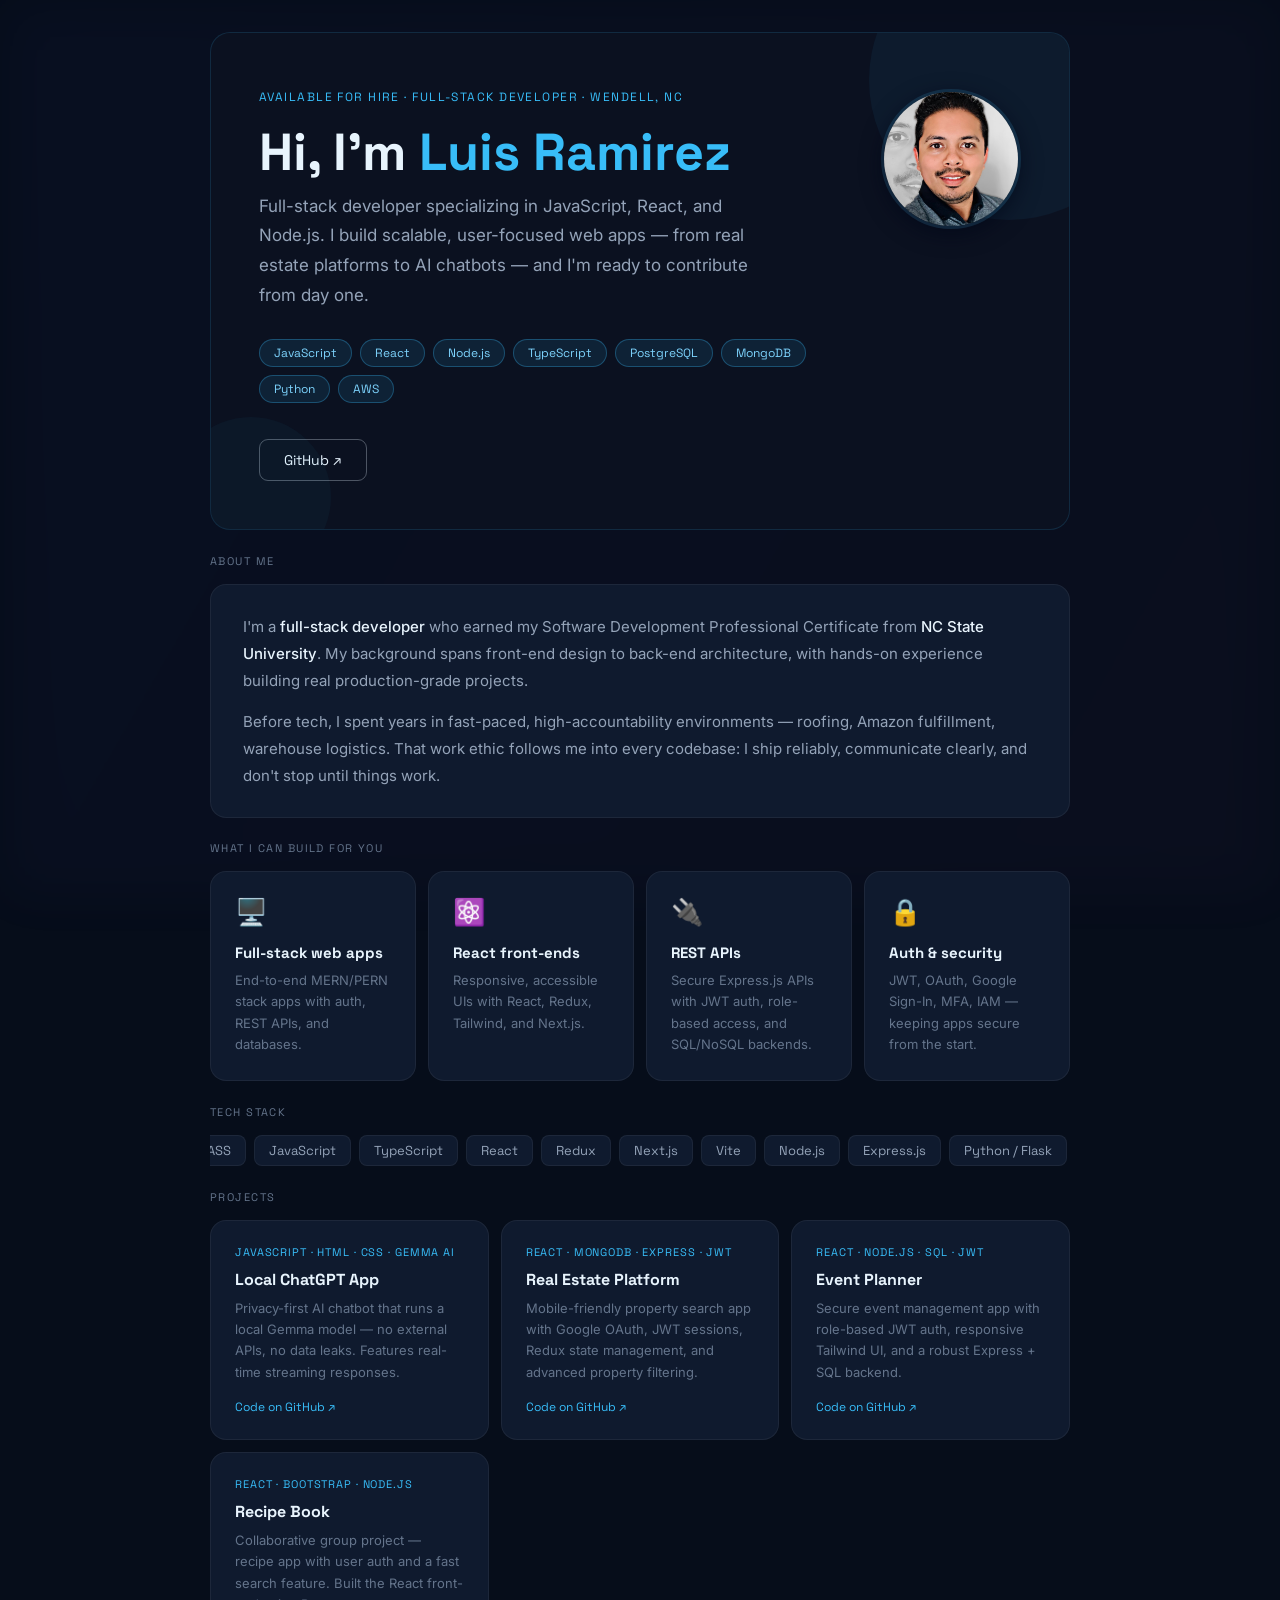
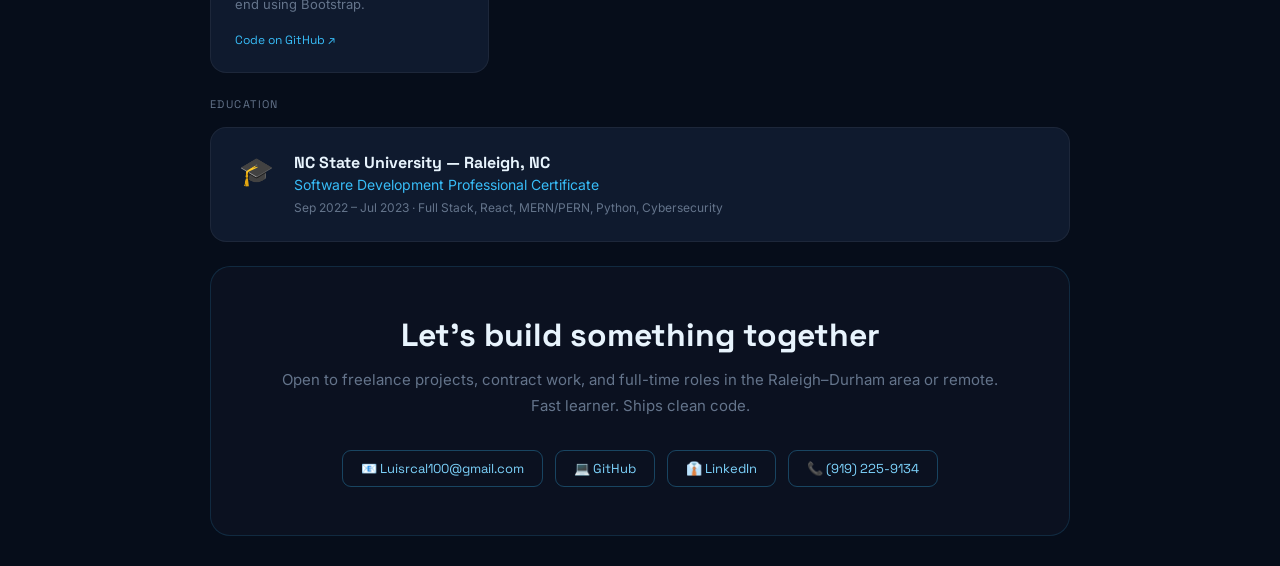
==== index.html @ c339d1f8 "move file to deploy issues" ====
<!doctype html>
<html lang="en">
  <head>
    <meta charset="UTF-8" />
    <meta name="viewport" content="width=device-width, initial-scale=1.0" />
    <title>Luis Ramirez — Full Stack Developer</title>
    <link rel="preconnect" href="https://fonts.googleapis.com" />
    <link rel="preconnect" href="https://fonts.gstatic.com" crossorigin />
    <link href="https://fonts.googleapis.com/css2?family=Space+Grotesk:wght@400;500;700&family=Inter:wght@400;500&display=swap" rel="stylesheet" />
    <link rel="stylesheet" href="style.css" />
  </head>
  <body>
    <div id="page-loader" aria-hidden="true">
      <div class="loader-inner"><div class="spinner" role="img" aria-label="Loading"></div></div>
    </div>
    
    <main class="page">
      <section class="hero">
        <img class="hero-avatar" src="IMG_E2539.JPG" alt="Luis Ramirez" />
        <div class="hero-content">
          <p class="hero-tag">Available for hire &middot; Full-Stack Developer &middot; Wendell, NC</p>
          <h1 class="hero-name">Hi, I'm <span>Luis Ramirez</span></h1>
          <p class="hero-sub">Full-stack developer specializing in JavaScript, React, and Node.js. I build scalable, user-focused web apps — from real estate platforms to AI chatbots — and I'm ready to contribute from day one.</p>
          <div class="badges">
            <span class="badge">JavaScript</span><span class="badge">React</span><span class="badge">Node.js</span><span class="badge">TypeScript</span>
            <span class="badge">PostgreSQL</span><span class="badge">MongoDB</span><span class="badge">Python</span><span class="badge">AWS</span>
          </div>
          <div class="cta-row">
            <a class="btn-outline" href="https://github.com/Luisrc91" target="_blank" rel="noopener">GitHub ↗</a>
          </div>
        </div>
      </section>

      <section class="section reveal">
        <p class="section-label">About me</p>
        <div class="about-card">
          <p>I'm a <strong>full-stack developer</strong> who earned my Software Development Professional Certificate from <strong>NC State University</strong>. My background spans front-end design to back-end architecture, with hands-on experience building real production-grade projects.</p>
          <p>Before tech, I spent years in fast-paced, high-accountability environments — roofing, Amazon fulfillment, warehouse logistics. That work ethic follows me into every codebase: I ship reliably, communicate clearly, and don't stop until things work.</p>
        </div>
      </section>

      <section class="section reveal">
        <p class="section-label">What I can build for you</p>
        <div class="services-grid">
          <div class="srv-card">
            <div class="srv-icon">🖥️</div>
            <p class="srv-title">Full-stack web apps</p>
            <p class="srv-desc">End-to-end MERN/PERN stack apps with auth, REST APIs, and databases.</p>
          </div>
          <div class="srv-card">
            <div class="srv-icon">⚛️</div>
            <p class="srv-title">React front-ends</p>
            <p class="srv-desc">Responsive, accessible UIs with React, Redux, Tailwind, and Next.js.</p>
          </div>
          <div class="srv-card">
            <div class="srv-icon">🔌</div>
            <p class="srv-title">REST APIs</p>
            <p class="srv-desc">Secure Express.js APIs with JWT auth, role-based access, and SQL/NoSQL backends.</p>
          </div>
          <div class="srv-card">
            <div class="srv-icon">🔒</div>
            <p class="srv-title">Auth & security</p>
            <p class="srv-desc">JWT, OAuth, Google Sign-In, MFA, IAM — keeping apps secure from the start.</p>
          </div>
        </div>
      </section>

      <section class="section reveal">
        <p class="section-label">Tech stack</p>
        <div class="skills-row">
          <div class="skills-track">
            <span class="skill-chip">HTML / CSS / SASS</span><span class="skill-chip">JavaScript</span><span class="skill-chip">TypeScript</span>
            <span class="skill-chip">React</span><span class="skill-chip">Redux</span><span class="skill-chip">Next.js</span><span class="skill-chip">Vite</span>
            <span class="skill-chip">Node.js</span><span class="skill-chip">Express.js</span><span class="skill-chip">Python / Flask</span>
            <span class="skill-chip">Java / Spring Boot</span><span class="skill-chip">PostgreSQL</span><span class="skill-chip">MongoDB</span>
            <span class="skill-chip">Sequelize</span><span class="skill-chip">SQLite</span><span class="skill-chip">Tailwind CSS</span>
            <span class="skill-chip">Bootstrap</span><span class="skill-chip">AWS</span><span class="skill-chip">Git / GitHub</span><span class="skill-chip">Agile / Scrum</span>
          </div>
        </div>
      </section>

      <section class="section reveal">
        <p class="section-label">Projects</p>
        <div class="projects-grid">
          <div class="proj-card">
            <p class="proj-lang">JavaScript · HTML · CSS · Gemma AI</p>
            <h3 class="proj-title">Local ChatGPT App</h3>
            <p class="proj-desc">Privacy-first AI chatbot that runs a local Gemma model — no external APIs, no data leaks. Features real-time streaming responses.</p>
            <a class="proj-link" href="https://github.com/Luisrc91/chatgptlocally" target="_blank" rel="noopener">Code on GitHub ↗</a>
          </div>
          <div class="proj-card">
            <p class="proj-lang">React · MongoDB · Express · JWT</p>
            <h3 class="proj-title">Real Estate Platform</h3>
            <p class="proj-desc">Mobile-friendly property search app with Google OAuth, JWT sessions, Redux state management, and advanced property filtering.</p>
            <a class="proj-link" href="https://github.com/Luisrc91/realestatee" target="_blank" rel="noopener">Code on GitHub ↗</a>
          </div>
          <div class="proj-card">
            <p class="proj-lang">React · Node.js · SQL · JWT</p>
            <h3 class="proj-title">Event Planner</h3>
            <p class="proj-desc">Secure event management app with role-based JWT auth, responsive Tailwind UI, and a robust Express + SQL backend.</p>
            <a class="proj-link" href="https://github.com/Luisrc91/eventplanner" target="_blank" rel="noopener">Code on GitHub ↗</a>
          </div>
          <div class="proj-card">
            <p class="proj-lang">React · Bootstrap · Node.js</p>
            <h3 class="proj-title">Recipe Book</h3>
            <p class="proj-desc">Collaborative group project — recipe app with user auth and a fast search feature. Built the React front-end using Bootstrap.</p>
            <a class="proj-link" href="https://github.com/Luisrc91/ABCL-Recipe-Book" target="_blank" rel="noopener">Code on GitHub ↗</a>
          </div>
        </div>
      </section>

      <section class="section reveal">
        <p class="section-label">Education</p>
        <div class="edu-card">
          <div class="edu-icon">🎓</div>
          <div>
            <p class="edu-school">NC State University — Raleigh, NC</p>
            <p class="edu-cert">Software Development Professional Certificate</p>
            <p class="edu-date">Sep 2022 – Jul 2023 &middot; Full Stack, React, MERN/PERN, Python, Cybersecurity</p>
          </div>
        </div>
      </section>

      <section class="cta-section reveal">
        <h2>Let's build something together</h2>
        <p>Open to freelance projects, contract work, and full-time roles in the Raleigh–Durham area or remote.<br />Fast learner. Ships clean code.</p>
        <div class="contact-row">
          <a class="contact-link" href="mailto:Luisrcal100@gmail.com">📧 Luisrcal100@gmail.com</a>
          <a class="contact-link" href="https://github.com/Luisrc91" target="_blank" rel="noopener">💻 GitHub</a>
          <a class="contact-link" href="https://www.linkedin.com/in/luisramirez0618/" target="_blank" rel="noopener">👔 LinkedIn</a>
          <a class="contact-link" href="tel:9192259134">📞 (919) 225-9134</a>
        </div>
      </section>
    </main>

    <script src="animations.js" defer></script>
  </body>
</html>
---- style.css ----
/* ── RESET & BASE ── */
*, *::before, *::after {
  box-sizing: border-box;
  margin: 0;
  padding: 0;
}

body {
  font-family: 'Inter', sans-serif;
  background: #060d1a;
  color: #e8f4fd;
  min-height: 100vh;
  padding: 2rem 1rem;
  position: relative;
}

body::before {
  content: '';
  position: fixed;
  inset: 0;
  z-index: 0;
  pointer-events: none;
  background: linear-gradient(120deg, rgba(99,102,241,0.18), rgba(236,72,153,0.14), rgba(16,185,129,0.10), rgba(14,165,233,0.08));
  background-size: 400% 400%;
  opacity: 0.18;
  filter: blur(28px);
  transform: translateZ(0);
  animation: gradientShift 40s ease infinite;
}

.page {
  max-width: 860px;
  margin: 0 auto;
  display: flex;
  flex-direction: column;
  gap: 1.5rem;
  position: relative;
  z-index: 1;
}

/* ── HERO ── */
.hero {
  background: #0b1120;
  border-radius: 20px;
  padding: 3.5rem 3rem 3rem;
  position: relative;
  overflow: hidden;
  border: 0.5px solid rgba(56, 189, 248, 0.15);
  display: flex;
  align-items: flex-start;
  gap: 1.5rem;
}

.hero::before, .hero::after {
  content: '';
  position: absolute;
  border-radius: 50%;
  transition: transform 450ms linear;
}

.hero::before {
  top: -80px;
  right: -80px;
  width: 280px;
  height: 280px;
  background: rgba(56, 189, 248, 0.06);
  transform: translateY(var(--hero-before-ty, 0));
}

.hero::after {
  bottom: -40px;
  left: -40px;
  width: 160px;
  height: 160px;
  background: rgba(56, 189, 248, 0.04);
  transform: translateY(var(--hero-after-ty, 0));
  transition-duration: 600ms;
}

.hero-avatar {
  position: relative;
  width: 140px;
  height: 140px;
  object-fit: cover;
  border-radius: 50%;
  border: 3px solid rgba(56,189,248,0.12);
  box-shadow: 0 6px 20px rgba(2,6,23,0.6);
  z-index: 5;
  order: 2;
  margin-left: auto;
  animation: floatY 6s ease-in-out infinite;
}

.hero-content {
  flex: 1 1 auto;
}

.hero-content > * {
  opacity: 0;
  animation: fadeUp 600ms cubic-bezier(.2,.9,.2,1) forwards;
}
.hero-content > *:nth-child(1) { animation-delay: 0s; }
.hero-content > *:nth-child(2) { animation-delay: 0.06s; }
.hero-content > *:nth-child(3) { animation-delay: 0.12s; }
.hero-content > *:nth-child(4) { animation-delay: 0.18s; }
.hero-content > *:nth-child(5) { animation-delay: 0.24s; }

.hero-tag {
  font-family: 'Space Grotesk', sans-serif;
  font-size: 12px;
  letter-spacing: 0.12em;
  text-transform: uppercase;
  color: #38bdf8;
  margin-bottom: 1.25rem;
}

.hero-name {
  font-family: 'Space Grotesk', sans-serif;
  font-size: 52px;
  font-weight: 700;
  line-height: 1.05;
  margin-bottom: 0.75rem;
}

.hero-name span { color: #38bdf8; }

.hero-sub {
  font-size: 17px;
  color: #94a3b8;
  line-height: 1.75;
  max-width: 520px;
  margin-bottom: 1.75rem;
}

/* ── BADGES & CHIPS ── */
.badges {
  display: flex;
  flex-wrap: wrap;
  gap: 8px;
  margin-bottom: 2.25rem;
}

.badge, .skill-chip {
  font-family: 'Space Grotesk', sans-serif;
  font-size: 12px;
  border-radius: 20px;
  transition: transform 160ms ease, background 160ms ease, border-color 160ms ease, box-shadow 220ms ease;
}

.badge {
  background: rgba(56, 189, 248, 0.1);
  border: 0.5px solid rgba(56, 189, 248, 0.3);
  color: #7dd3fc;
  padding: 5px 14px;
}

.badge:hover, .skill-chip:hover {
  transform: translateY(-4px);
}

/* ── BUTTONS ── */
.cta-row {
  display: flex;
  gap: 12px;
  flex-wrap: wrap;
}

.btn-outline {
  background: transparent;
  color: #e8f4fd;
  font-size: 14px;
  padding: 11px 24px;
  border-radius: 9px;
  border: 0.5px solid rgba(232, 244, 253, 0.3);
  cursor: pointer;
  font-family: 'Space Grotesk', sans-serif;
  text-decoration: none;
  display: inline-block;
  transition: border-color 0.2s, color 0.2s;
}

.btn-outline:hover {
  border-color: #38bdf8;
  color: #38bdf8;
}

/* ── SECTIONS & CARDS ── */
.section {
  display: flex;
  flex-direction: column;
  gap: 1rem;
}

.section-label {
  font-size: 11px;
  letter-spacing: 0.13em;
  text-transform: uppercase;
  color: #64748b;
  font-family: 'Space Grotesk', sans-serif;
}

.about-card, .srv-card, .proj-card, .edu-card {
  background: #0f1a2e;
  border-radius: 16px;
  border: 0.5px solid rgba(255, 255, 255, 0.06);
}

.about-card { padding: 1.75rem 2rem; }

.about-card p {
  font-size: 15px;
  line-height: 1.8;
  color: #94a3b8;
  margin-bottom: 0.85rem;
}

.about-card p:last-child { margin-bottom: 0; }
.about-card strong { color: #e8f4fd; font-weight: 500; }

/* ── SERVICES GRID ── */
.services-grid {
  display: grid;
  grid-template-columns: repeat(auto-fit, minmax(180px, 1fr));
  gap: 12px;
}

.srv-card {
  padding: 1.5rem;
  transition: border-color 0.2s;
}

.srv-card:hover { border-color: rgba(56, 189, 248, 0.3); }
.srv-icon { font-size: 26px; margin-bottom: 1rem; }
.srv-title {
  font-family: 'Space Grotesk', sans-serif;
  font-size: 15px;
  font-weight: 700;
  color: #e8f4fd;
  margin-bottom: 0.5rem;
}
.srv-desc { font-size: 13px; color: #64748b; line-height: 1.65; }

/* ── SKILLS MARQUEE ── */
.skills-row {
  display: flex;
  align-items: center;
  gap: 8px;
  overflow: hidden;
}

.skills-track {
  display: flex;
  gap: 8px;
  align-items: center;
  white-space: nowrap;
  flex: none;
}

.skill-chip {
  --chip-glow: 56,189,248;
  background: #0f1a2e;
  border-radius: 8px;
  font-size: 13px;
  padding: 6px 14px;
  color: #94a3b8;
  border: 1px solid rgba(255,255,255,0.06);
}

.skill-chip:hover {
  color: #38bdf8;
  border-color: rgba(var(--chip-glow), 0.42);
  box-shadow: 0 14px 40px rgba(var(--chip-glow), 0.12);
}

.skills-track .skill-chip:nth-child(6n+1) { --chip-glow: 56,189,248; }
.skills-track .skill-chip:nth-child(6n+2) { --chip-glow: 168,85,247; }
.skills-track .skill-chip:nth-child(6n+3) { --chip-glow: 34,197,94; }
.skills-track .skill-chip:nth-child(6n+4) { --chip-glow: 249,115,22; }
.skills-track .skill-chip:nth-child(6n+5) { --chip-glow: 236,72,153; }
.skills-track .skill-chip:nth-child(6n+6) { --chip-glow: 250,204,21; }

@media (min-width: 700px) {
  .skills-track .skill-chip { animation: chipPulse 4200ms ease-in-out infinite; }
}

/* ── PROJECTS ── */
.projects-grid {
  display: grid;
  grid-template-columns: repeat(auto-fit, minmax(220px, 1fr));
  gap: 12px;
}

.proj-card {
  padding: 1.5rem;
  display: flex;
  flex-direction: column;
  transition: transform 200ms ease, border-color 200ms ease, box-shadow 200ms ease;
}

.proj-card:hover {
  border-color: rgba(56, 189, 248, 0.3);
  transform: translateY(-8px) scale(1.01);
  box-shadow: 0 12px 30px rgba(2,6,23,0.6);
}

.proj-lang {
  font-size: 11px;
  color: #38bdf8;
  font-family: 'Space Grotesk', sans-serif;
  letter-spacing: 0.08em;
  text-transform: uppercase;
  margin-bottom: 0.6rem;
}

.proj-title {
  font-family: 'Space Grotesk', sans-serif;
  font-size: 16px;
  font-weight: 700;
  margin-bottom: 0.5rem;
}

.proj-desc {
  font-size: 13px;
  color: #64748b;
  line-height: 1.65;
  flex: 1;
  margin-bottom: 1rem;
}

.proj-link {
  font-size: 12px;
  color: #38bdf8;
  text-decoration: none;
  display: inline-flex;
  align-items: center;
  gap: 5px;
  font-family: 'Space Grotesk', sans-serif;
}

.proj-link:hover { color: #7dd3fc; }

/* ── EDUCATION ── */
.edu-card {
  padding: 1.5rem 1.75rem;
  display: flex;
  align-items: flex-start;
  gap: 1.25rem;
}

.edu-icon { font-size: 28px; flex-shrink: 0; margin-top: 2px; }
.edu-school { font-family: 'Space Grotesk', sans-serif; font-size: 16px; font-weight: 700; margin-bottom: 3px; }
.edu-cert { font-size: 14px; color: #38bdf8; margin-bottom: 5px; }
.edu-date { font-size: 12px; color: #64748b; line-height: 1.6; }

/* ── CONTACT CTA ── */
.cta-section {
  background: #0b1120;
  border-radius: 20px;
  padding: 3rem 2.5rem;
  text-align: center;
  border: 0.5px solid rgba(56, 189, 248, 0.15);
}

.cta-section h2 {
  font-family: 'Space Grotesk', sans-serif;
  font-size: 32px;
  font-weight: 700;
  margin-bottom: 0.75rem;
}

.cta-section p {
  color: #64748b;
  font-size: 15px;
  line-height: 1.7;
  margin-bottom: 2rem;
}

.contact-row {
  display: flex;
  justify-content: center;
  gap: 12px;
  flex-wrap: wrap;
}

.contact-link {
  display: inline-flex;
  align-items: center;
  gap: 7px;
  font-size: 13px;
  color: #7dd3fc;
  border: 0.5px solid rgba(56, 189, 248, 0.3);
  border-radius: 9px;
  padding: 9px 18px;
  text-decoration: none;
  font-family: 'Space Grotesk', sans-serif;
  transition: background 0.2s, border-color 0.2s;
}

.contact-link:hover {
  background: rgba(56, 189, 248, 0.08);
  border-color: #38bdf8;
}

/* ── PAGE LOADER & REVEAL ── */
#page-loader {
  position: fixed;
  inset: 0;
  display: flex;
  align-items: center;
  justify-content: center;
  background: #060d1a;
  z-index: 9999;
  transition: opacity 320ms ease;
}

#page-loader.page-loading-hidden {
  opacity: 0;
  pointer-events: none;
}

.spinner {
  width: 56px;
  height: 56px;
  border-radius: 50%;
  border: 6px solid rgba(232,244,253,0.08);
  border-top-color: #38bdf8;
  animation: spin 900ms linear infinite;
}

.reveal {
  opacity: 0;
  transform: translateY(12px);
  transition: opacity 600ms cubic-bezier(.2,.9,.2,1), transform 600ms cubic-bezier(.2,.9,.2,1);
  will-change: opacity, transform;
}
.reveal.active {
  opacity: 1;
  transform: none;
}

/* ── KEYFRAMES ── */
@keyframes spin { to { transform: rotate(360deg); } }
@keyframes fadeUp { from { opacity: 0; transform: translateY(10px); } to { opacity: 1; transform: translateY(0); } }
@keyframes floatY { 0%, 100% { transform: translateY(0); } 50% { transform: translateY(-6px); } }
@keyframes gradientShift { 0%, 100% { background-position: 0% 50%; } 50% { background-position: 100% 50%; } }
@keyframes chipPulse { 0%, 100% { box-shadow: 0 6px 18px rgba(var(--chip-glow), 0.04); transform: translateY(0); } 50% { box-shadow: 0 12px 30px rgba(var(--chip-glow), 0.12); transform: translateY(-3px); } }

/* ── RESPONSIVE RESPONSIVENESS ── */
@media (max-width: 900px) { .hero-avatar { width: 110px; height: 110px; } }
@media (max-width: 700px) { .hero-avatar { width: 88px; height: 88px; } }

@media (max-width: 600px) {
  body { padding: 1.25rem 0.75rem; }
  .page { max-width: 100%; padding: 0 0.5rem; }
  .hero { padding: 2.5rem 1.75rem 2rem; padding-right: 96px; }
  .hero-name { font-size: 36px; }
  .hero-sub { font-size: 15px; max-width: none; margin-bottom: 1.25rem; }
  .hero-avatar { width: 72px; height: 72px; }
  .cta-row { flex-direction: column; align-items: stretch; }
  .cta-row .btn-outline { width: 100%; padding: 10px 14px; border-radius: 10px; }
  .services-grid { grid-template-columns: 1fr 1fr; }
  .projects-grid { grid-template-columns: 1fr; }
  .cta-section { padding: 1.75rem 1rem; }
  .cta-section h2 { font-size: 22px; }
}

@media (max-width: 420px) {
  .hero { flex-direction: column; gap: 0.75rem; padding-right: 1.25rem; }
  .hero-avatar { width: 48px; height: 48px; margin-left: 0; align-self: flex-end; }
  .services-grid { grid-template-columns: 1fr; }
}

/* REDUCED MOTION */
@media (prefers-reduced-motion: reduce) {
  .hero-content > *, .hero-avatar, .proj-card, .badge, .skill-chip, .reveal, body::before { animation: none !important; transition: none !important; }
  .reveal { opacity: 1 !important; transform: none !important; }
  .spinner { animation: none !important; }
  body::before { filter: none; opacity: 0.045; }
}
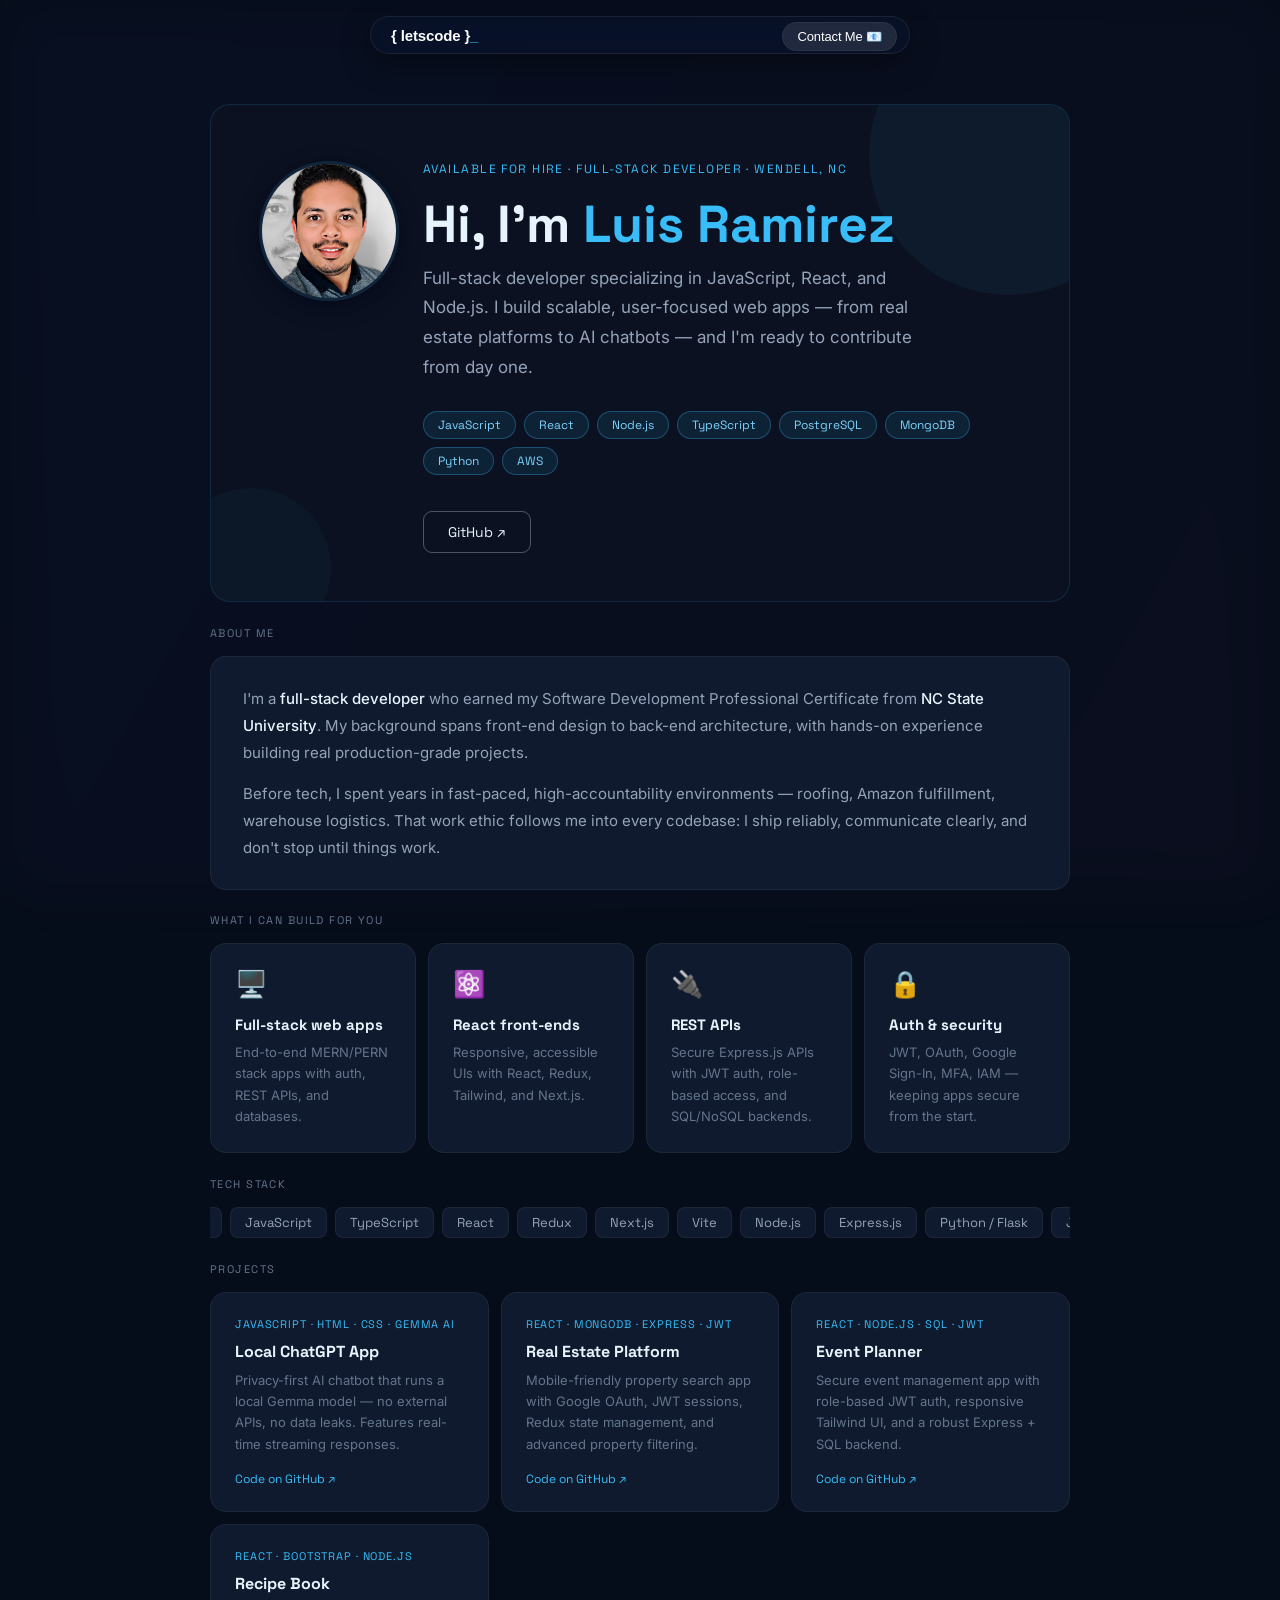
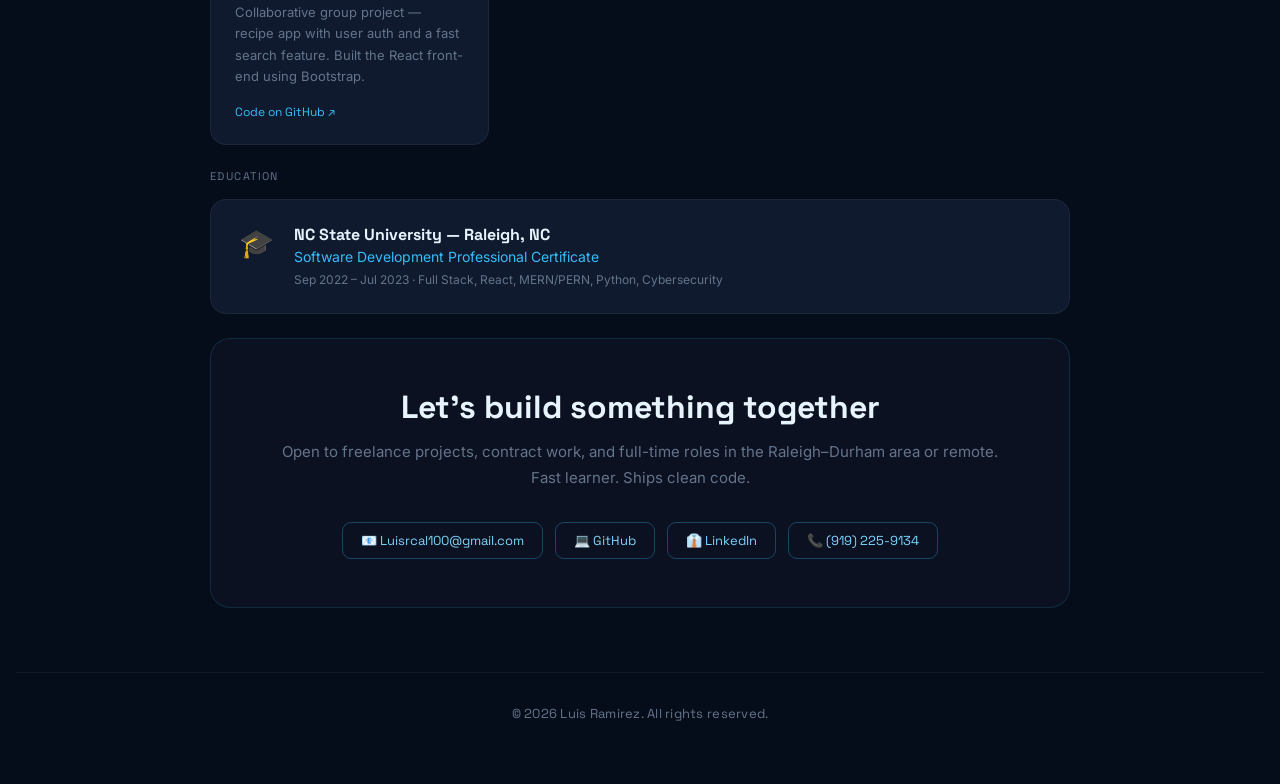
==== commit ca665e52: "style whole page added nav and footer" ====
--- a/index.html
+++ b/index.html
@@ -6,133 +6,301 @@
     <title>Luis Ramirez — Full Stack Developer</title>
     <link rel="preconnect" href="https://fonts.googleapis.com" />
     <link rel="preconnect" href="https://fonts.gstatic.com" crossorigin />
-    <link href="https://fonts.googleapis.com/css2?family=Space+Grotesk:wght@400;500;700&family=Inter:wght@400;500&display=swap" rel="stylesheet" />
+    <link
+      href="https://fonts.googleapis.com/css2?family=Space+Grotesk:wght@400;500;700&family=Inter:wght@400;500&display=swap"
+      rel="stylesheet"
+    />
     <link rel="stylesheet" href="style.css" />
   </head>
   <body>
+    <header class="floating-header">
+      <div class="header-inner">
+        <a href="#" class="header-logo" style="text-transform: lowercase"
+          >{ letsCode }<span
+            style="color: #38bdf8; animation: blink 1s step-end infinite"
+            >_</span
+          ></a
+        >
+        <style>
+          @keyframes blink {
+            50% {
+              opacity: 0;
+            }
+          }
+        </style>
+        <nav class="header-nav">
+          <a href="#contact" class="header-btn">Contact Me 📧</a>
+        </nav>
+      </div>
+    </header>
+
+    <!-- PAGE LOADER -->
     <div id="page-loader" aria-hidden="true">
-      <div class="loader-inner"><div class="spinner" role="img" aria-label="Loading"></div></div>
+      <div class="loader-inner">
+        <div class="spinner" role="img" aria-label="Loading"></div>
+      </div>
     </div>
-    
+
     <main class="page">
+      <!-- HERO -->
       <section class="hero">
         <img class="hero-avatar" src="IMG_E2539.JPG" alt="Luis Ramirez" />
         <div class="hero-content">
-          <p class="hero-tag">Available for hire &middot; Full-Stack Developer &middot; Wendell, NC</p>
+          <p class="hero-tag">
+            Available for hire &middot; Full-Stack Developer &middot; Wendell,
+            NC
+          </p>
           <h1 class="hero-name">Hi, I'm <span>Luis Ramirez</span></h1>
-          <p class="hero-sub">Full-stack developer specializing in JavaScript, React, and Node.js. I build scalable, user-focused web apps — from real estate platforms to AI chatbots — and I'm ready to contribute from day one.</p>
+          <p class="hero-sub">
+            Full-stack developer specializing in JavaScript, React, and Node.js.
+            I build scalable, user-focused web apps — from real estate platforms
+            to AI chatbots — and I'm ready to contribute from day one.
+          </p>
           <div class="badges">
-            <span class="badge">JavaScript</span><span class="badge">React</span><span class="badge">Node.js</span><span class="badge">TypeScript</span>
-            <span class="badge">PostgreSQL</span><span class="badge">MongoDB</span><span class="badge">Python</span><span class="badge">AWS</span>
+            <span class="badge">JavaScript</span><span class="badge">React</span
+            ><span class="badge">Node.js</span
+            ><span class="badge">TypeScript</span>
+            <span class="badge">PostgreSQL</span
+            ><span class="badge">MongoDB</span><span class="badge">Python</span
+            ><span class="badge">AWS</span>
           </div>
           <div class="cta-row">
-            <a class="btn-outline" href="https://github.com/Luisrc91" target="_blank" rel="noopener">GitHub ↗</a>
-          </div>
-        </div>
-      </section>
-
+            <a
+              class="btn-outline"
+              href="https://github.com/Luisrc91"
+              target="_blank"
+              rel="noopener"
+              >GitHub ↗</a
+            >
+          </div>
+        </div>
+      </section>
+
+      <!-- ABOUT -->
       <section class="section reveal">
         <p class="section-label">About me</p>
         <div class="about-card">
-          <p>I'm a <strong>full-stack developer</strong> who earned my Software Development Professional Certificate from <strong>NC State University</strong>. My background spans front-end design to back-end architecture, with hands-on experience building real production-grade projects.</p>
-          <p>Before tech, I spent years in fast-paced, high-accountability environments — roofing, Amazon fulfillment, warehouse logistics. That work ethic follows me into every codebase: I ship reliably, communicate clearly, and don't stop until things work.</p>
-        </div>
-      </section>
-
+          <p>
+            I'm a <strong>full-stack developer</strong> who earned my Software
+            Development Professional Certificate from
+            <strong>NC State University</strong>. My background spans front-end
+            design to back-end architecture, with hands-on experience building
+            real production-grade projects.
+          </p>
+          <p>
+            Before tech, I spent years in fast-paced, high-accountability
+            environments — roofing, Amazon fulfillment, warehouse logistics.
+            That work ethic follows me into every codebase: I ship reliably,
+            communicate clearly, and don't stop until things work.
+          </p>
+        </div>
+      </section>
+
+      <!-- SERVICES -->
       <section class="section reveal">
         <p class="section-label">What I can build for you</p>
         <div class="services-grid">
           <div class="srv-card">
             <div class="srv-icon">🖥️</div>
             <p class="srv-title">Full-stack web apps</p>
-            <p class="srv-desc">End-to-end MERN/PERN stack apps with auth, REST APIs, and databases.</p>
+            <p class="srv-desc">
+              End-to-end MERN/PERN stack apps with auth, REST APIs, and
+              databases.
+            </p>
           </div>
           <div class="srv-card">
             <div class="srv-icon">⚛️</div>
             <p class="srv-title">React front-ends</p>
-            <p class="srv-desc">Responsive, accessible UIs with React, Redux, Tailwind, and Next.js.</p>
+            <p class="srv-desc">
+              Responsive, accessible UIs with React, Redux, Tailwind, and
+              Next.js.
+            </p>
           </div>
           <div class="srv-card">
             <div class="srv-icon">🔌</div>
             <p class="srv-title">REST APIs</p>
-            <p class="srv-desc">Secure Express.js APIs with JWT auth, role-based access, and SQL/NoSQL backends.</p>
+            <p class="srv-desc">
+              Secure Express.js APIs with JWT auth, role-based access, and
+              SQL/NoSQL backends.
+            </p>
           </div>
           <div class="srv-card">
             <div class="srv-icon">🔒</div>
             <p class="srv-title">Auth & security</p>
-            <p class="srv-desc">JWT, OAuth, Google Sign-In, MFA, IAM — keeping apps secure from the start.</p>
-          </div>
-        </div>
-      </section>
-
+            <p class="srv-desc">
+              JWT, OAuth, Google Sign-In, MFA, IAM — keeping apps secure from
+              the start.
+            </p>
+          </div>
+        </div>
+      </section>
+
+      <!-- TECH STACK -->
       <section class="section reveal">
         <p class="section-label">Tech stack</p>
         <div class="skills-row">
           <div class="skills-track">
-            <span class="skill-chip">HTML / CSS / SASS</span><span class="skill-chip">JavaScript</span><span class="skill-chip">TypeScript</span>
-            <span class="skill-chip">React</span><span class="skill-chip">Redux</span><span class="skill-chip">Next.js</span><span class="skill-chip">Vite</span>
-            <span class="skill-chip">Node.js</span><span class="skill-chip">Express.js</span><span class="skill-chip">Python / Flask</span>
-            <span class="skill-chip">Java / Spring Boot</span><span class="skill-chip">PostgreSQL</span><span class="skill-chip">MongoDB</span>
-            <span class="skill-chip">Sequelize</span><span class="skill-chip">SQLite</span><span class="skill-chip">Tailwind CSS</span>
-            <span class="skill-chip">Bootstrap</span><span class="skill-chip">AWS</span><span class="skill-chip">Git / GitHub</span><span class="skill-chip">Agile / Scrum</span>
-          </div>
-        </div>
-      </section>
-
+            <span class="skill-chip">HTML / CSS / SASS</span
+            ><span class="skill-chip">JavaScript</span
+            ><span class="skill-chip">TypeScript</span>
+            <span class="skill-chip">React</span
+            ><span class="skill-chip">Redux</span
+            ><span class="skill-chip">Next.js</span
+            ><span class="skill-chip">Vite</span>
+            <span class="skill-chip">Node.js</span
+            ><span class="skill-chip">Express.js</span
+            ><span class="skill-chip">Python / Flask</span>
+            <span class="skill-chip">Java / Spring Boot</span
+            ><span class="skill-chip">PostgreSQL</span
+            ><span class="skill-chip">MongoDB</span>
+            <span class="skill-chip">Sequelize</span
+            ><span class="skill-chip">SQLite</span
+            ><span class="skill-chip">Tailwind CSS</span>
+            <span class="skill-chip">Bootstrap</span
+            ><span class="skill-chip">AWS</span
+            ><span class="skill-chip">Git / GitHub</span
+            ><span class="skill-chip">Agile / Scrum</span>
+          </div>
+        </div>
+      </section>
+
+      <!-- PROJECTS -->
       <section class="section reveal">
         <p class="section-label">Projects</p>
         <div class="projects-grid">
+          <!-- Project 1 -->
           <div class="proj-card">
             <p class="proj-lang">JavaScript · HTML · CSS · Gemma AI</p>
             <h3 class="proj-title">Local ChatGPT App</h3>
-            <p class="proj-desc">Privacy-first AI chatbot that runs a local Gemma model — no external APIs, no data leaks. Features real-time streaming responses.</p>
-            <a class="proj-link" href="https://github.com/Luisrc91/chatgptlocally" target="_blank" rel="noopener">Code on GitHub ↗</a>
-          </div>
+            <p class="proj-desc">
+              Privacy-first AI chatbot that runs a local Gemma model — no
+              external APIs, no data leaks. Features real-time streaming
+              responses.
+            </p>
+            <a
+              class="proj-link"
+              href="https://github.com/Luisrc91/chatgptlocally"
+              target="_blank"
+              rel="noopener"
+              >Code on GitHub ↗</a
+            >
+          </div>
+          <!-- Project 2 -->
           <div class="proj-card">
             <p class="proj-lang">React · MongoDB · Express · JWT</p>
             <h3 class="proj-title">Real Estate Platform</h3>
-            <p class="proj-desc">Mobile-friendly property search app with Google OAuth, JWT sessions, Redux state management, and advanced property filtering.</p>
-            <a class="proj-link" href="https://github.com/Luisrc91/realestatee" target="_blank" rel="noopener">Code on GitHub ↗</a>
-          </div>
+            <p class="proj-desc">
+              Mobile-friendly property search app with Google OAuth, JWT
+              sessions, Redux state management, and advanced property filtering.
+            </p>
+            <a
+              class="proj-link"
+              href="https://github.com/Luisrc91/realestatee"
+              target="_blank"
+              rel="noopener"
+              >Code on GitHub ↗</a
+            >
+          </div>
+          <!-- Project 3 -->
           <div class="proj-card">
             <p class="proj-lang">React · Node.js · SQL · JWT</p>
             <h3 class="proj-title">Event Planner</h3>
-            <p class="proj-desc">Secure event management app with role-based JWT auth, responsive Tailwind UI, and a robust Express + SQL backend.</p>
-            <a class="proj-link" href="https://github.com/Luisrc91/eventplanner" target="_blank" rel="noopener">Code on GitHub ↗</a>
-          </div>
+            <p class="proj-desc">
+              Secure event management app with role-based JWT auth, responsive
+              Tailwind UI, and a robust Express + SQL backend.
+            </p>
+            <a
+              class="proj-link"
+              href="https://github.com/Luisrc91/eventplanner"
+              target="_blank"
+              rel="noopener"
+              >Code on GitHub ↗</a
+            >
+          </div>
+          <!-- Project 4 -->
           <div class="proj-card">
             <p class="proj-lang">React · Bootstrap · Node.js</p>
             <h3 class="proj-title">Recipe Book</h3>
-            <p class="proj-desc">Collaborative group project — recipe app with user auth and a fast search feature. Built the React front-end using Bootstrap.</p>
-            <a class="proj-link" href="https://github.com/Luisrc91/ABCL-Recipe-Book" target="_blank" rel="noopener">Code on GitHub ↗</a>
-          </div>
-        </div>
-      </section>
-
+            <p class="proj-desc">
+              Collaborative group project — recipe app with user auth and a fast
+              search feature. Built the React front-end using Bootstrap.
+            </p>
+            <a
+              class="proj-link"
+              href="https://github.com/Luisrc91/ABCL-Recipe-Book"
+              target="_blank"
+              rel="noopener"
+              >Code on GitHub ↗</a
+            >
+          </div>
+        </div>
+      </section>
+
+      <!-- EDUCATION -->
       <section class="section reveal">
         <p class="section-label">Education</p>
         <div class="edu-card">
           <div class="edu-icon">🎓</div>
           <div>
             <p class="edu-school">NC State University — Raleigh, NC</p>
-            <p class="edu-cert">Software Development Professional Certificate</p>
-            <p class="edu-date">Sep 2022 – Jul 2023 &middot; Full Stack, React, MERN/PERN, Python, Cybersecurity</p>
-          </div>
-        </div>
-      </section>
-
-      <section class="cta-section reveal">
+            <p class="edu-cert">
+              Software Development Professional Certificate
+            </p>
+            <p class="edu-date">
+              Sep 2022 – Jul 2023 &middot; Full Stack, React, MERN/PERN, Python,
+              Cybersecurity
+            </p>
+          </div>
+        </div>
+      </section>
+
+      <!-- CONTACT CTA -->
+      <section id="contact" class="cta-section reveal">
         <h2>Let's build something together</h2>
-        <p>Open to freelance projects, contract work, and full-time roles in the Raleigh–Durham area or remote.<br />Fast learner. Ships clean code.</p>
+        <p>
+          Open to freelance projects, contract work, and full-time roles in the
+          Raleigh–Durham area or remote.<br />Fast learner. Ships clean code.
+        </p>
         <div class="contact-row">
-          <a class="contact-link" href="mailto:Luisrcal100@gmail.com">📧 Luisrcal100@gmail.com</a>
-          <a class="contact-link" href="https://github.com/Luisrc91" target="_blank" rel="noopener">💻 GitHub</a>
-          <a class="contact-link" href="https://www.linkedin.com/in/luisramirez0618/" target="_blank" rel="noopener">👔 LinkedIn</a>
+          <a class="contact-link" href="mailto:Luisrcal100@gmail.com"
+            >📧 Luisrcal100@gmail.com</a
+          >
+          <a
+            class="contact-link"
+            href="https://github.com/Luisrc91"
+            target="_blank"
+            rel="noopener"
+            >💻 GitHub</a
+          >
+          <a
+            class="contact-link"
+            href="https://www.linkedin.com/in/luisramirez0618/"
+            target="_blank"
+            rel="noopener"
+            >👔 LinkedIn</a
+          >
           <a class="contact-link" href="tel:9192259134">📞 (919) 225-9134</a>
         </div>
       </section>
     </main>
 
+    <!-- BACK TO TOP BUTTON -->
+    <button id="back-to-top" aria-label="Back to top" title="Back to top">
+      ↑
+    </button>
+
     <script src="animations.js" defer></script>
+    <footer class="page-footer">
+      <div class="footer-inner">
+        <p>
+          &copy; <span id="current-year">2026</span> Luis Ramirez. All rights
+          reserved.
+        </p>
+      </div>
+    </footer>
+
+    <button id="back-to-top" aria-label="Back to top" title="Back to top">
+      ↑
+    </button>
   </body>
-</html>+</html>
--- a/style.css
+++ b/style.css
@@ -10,7 +10,7 @@
   background: #060d1a;
   color: #e8f4fd;
   min-height: 100vh;
-  padding: 2rem 1rem;
+  padding: 6.5rem 1rem 2rem; /* Clearance for the floating iOS navbar */
   position: relative;
 }
 
@@ -38,6 +38,78 @@
   z-index: 1;
 }
 
+/* ── iOS GLASS BUBBLE NAVBAR ── */
+.floating-header {
+  position: fixed;
+  top: 1rem;
+  left: 50%;
+  transform: translateX(-50%);
+  width: calc(100% - 1.5rem);
+  max-width: 540px; /* Traditional compact Apple capsule width */
+  z-index: 1000;
+  padding: 0.5rem 0.75rem 0.5rem 1.25rem;
+  
+  /* Apple Glassmorphism Architecture */
+  background: rgba(15, 23, 42, 0.35);
+  backdrop-filter: blur(20px) saturate(190%);
+  -webkit-backdrop-filter: blur(20px) saturate(190%);
+  
+  border-radius: 99px;
+  border: 1px solid rgba(255, 255, 255, 0.08); /* Light specular edge */
+  box-shadow: 0 1px 2px rgba(0, 0, 0, 0.05), 
+              0 10px 30px rgba(0, 0, 0, 0.35);
+              
+  /* Apple Elastic Ease Transition */
+  transition: max-width 0.4s cubic-bezier(0.4, 0, 0.2, 1),
+              background-color 0.4s ease,
+              border-color 0.4s ease,
+              padding 0.4s cubic-bezier(0.4, 0, 0.2, 1);
+}
+
+.floating-header.shrink {
+  max-width: 280px; /* Tight visual pill container */
+  background: rgba(15, 23, 42, 0.65);
+  border-color: rgba(255, 255, 255, 0.12);
+}
+
+.header-inner {
+  width: 100%;
+  display: flex;
+  justify-content: space-between;
+  align-items: center;
+}
+
+.header-logo {
+  font-family: -apple-system, BlinkMacSystemFont, "SF Pro Display", "SF Pro Text", sans-serif;
+  font-size: 15px;
+  font-weight: 600;
+  color: #ffffff;
+  text-decoration: none;
+  letter-spacing: -0.01em;
+  transition: opacity 0.2s ease;
+}
+
+.header-logo:hover { opacity: 0.8; }
+
+.header-btn {
+  font-family: -apple-system, BlinkMacSystemFont, "SF Pro Text", sans-serif;
+  font-size: 13px;
+  font-weight: 500;
+  letter-spacing: -0.01em;
+  color: #ffffff;
+  text-decoration: none;
+  background: rgba(255, 255, 255, 0.1); 
+  border: 1px solid rgba(255, 255, 255, 0.05);
+  padding: 6px 14px;
+  border-radius: 99px;
+  transition: background 0.2s, transform 0.2s cubic-bezier(0.4, 0, 0.2, 1);
+}
+
+.header-btn:hover {
+  background: rgba(255, 255, 255, 0.18);
+  transform: scale(0.98);
+}
+
 /* ── HERO ── */
 .hero {
   background: #0b1120;
@@ -86,14 +158,12 @@
   border: 3px solid rgba(56,189,248,0.12);
   box-shadow: 0 6px 20px rgba(2,6,23,0.6);
   z-index: 5;
-  order: 2;
+  order: 0;
   margin-left: auto;
   animation: floatY 6s ease-in-out infinite;
 }
 
-.hero-content {
-  flex: 1 1 auto;
-}
+.hero-content { flex: 1 1 auto; }
 
 .hero-content > * {
   opacity: 0;
@@ -154,16 +224,10 @@
   padding: 5px 14px;
 }
 
-.badge:hover, .skill-chip:hover {
-  transform: translateY(-4px);
-}
+.badge:hover, .skill-chip:hover { transform: translateY(-4px); }
 
 /* ── BUTTONS ── */
-.cta-row {
-  display: flex;
-  gap: 12px;
-  flex-wrap: wrap;
-}
+.cta-row { display: flex; gap: 12px; flex-wrap: wrap; }
 
 .btn-outline {
   background: transparent;
@@ -179,17 +243,10 @@
   transition: border-color 0.2s, color 0.2s;
 }
 
-.btn-outline:hover {
-  border-color: #38bdf8;
-  color: #38bdf8;
-}
+.btn-outline:hover { border-color: #38bdf8; color: #38bdf8; }
 
 /* ── SECTIONS & CARDS ── */
-.section {
-  display: flex;
-  flex-direction: column;
-  gap: 1rem;
-}
+.section { display: flex; flex-direction: column; gap: 1rem; }
 
 .section-label {
   font-size: 11px;
@@ -224,11 +281,7 @@
   gap: 12px;
 }
 
-.srv-card {
-  padding: 1.5rem;
-  transition: border-color 0.2s;
-}
-
+.srv-card { padding: 1.5rem; transition: border-color 0.2s; }
 .srv-card:hover { border-color: rgba(56, 189, 248, 0.3); }
 .srv-icon { font-size: 26px; margin-bottom: 1rem; }
 .srv-title {
@@ -241,12 +294,7 @@
 .srv-desc { font-size: 13px; color: #64748b; line-height: 1.65; }
 
 /* ── SKILLS MARQUEE ── */
-.skills-row {
-  display: flex;
-  align-items: center;
-  gap: 8px;
-  overflow: hidden;
-}
+.skills-row { display: flex; align-items: center; gap: 8px; overflow: hidden; }
 
 .skills-track {
   display: flex;
@@ -375,12 +423,7 @@
   margin-bottom: 2rem;
 }
 
-.contact-row {
-  display: flex;
-  justify-content: center;
-  gap: 12px;
-  flex-wrap: wrap;
-}
+.contact-row { display: flex; justify-content: center; gap: 12px; flex-wrap: wrap; }
 
 .contact-link {
   display: inline-flex;
@@ -413,10 +456,7 @@
   transition: opacity 320ms ease;
 }
 
-#page-loader.page-loading-hidden {
-  opacity: 0;
-  pointer-events: none;
-}
+#page-loader.page-loading-hidden { opacity: 0; pointer-events: none; }
 
 .spinner {
   width: 56px;
@@ -433,10 +473,35 @@
   transition: opacity 600ms cubic-bezier(.2,.9,.2,1), transform 600ms cubic-bezier(.2,.9,.2,1);
   will-change: opacity, transform;
 }
-.reveal.active {
-  opacity: 1;
-  transform: none;
-}
+.reveal.active { opacity: 1; transform: none; }
+
+/* ── BACK TO TOP BUTTON ── */
+#back-to-top {
+  position: fixed;
+  bottom: 2rem;
+  right: 2rem;
+  z-index: 1000;
+  width: 44px;
+  height: 44px;
+  border-radius: 50%;
+  background: #0f1a2e;
+  border: 1px solid rgba(56, 189, 248, 0.2);
+  color: #38bdf8;
+  font-size: 18px;
+  font-weight: 700;
+  cursor: pointer;
+  display: flex;
+  align-items: center;
+  justify-content: center;
+  opacity: 0;
+  visibility: hidden;
+  transform: translateY(10px);
+  transition: opacity 0.3s, visibility 0.3s, transform 0.3s, background 0.2s;
+  box-shadow: 0 4px 20px rgba(2, 6, 23, 0.4);
+}
+
+#back-to-top.show { opacity: 1; visibility: visible; transform: translateY(0); }
+#back-to-top:hover { background: rgba(56, 189, 248, 0.1); border-color: #38bdf8; }
 
 /* ── KEYFRAMES ── */
 @keyframes spin { to { transform: rotate(360deg); } }
@@ -445,35 +510,78 @@
 @keyframes gradientShift { 0%, 100% { background-position: 0% 50%; } 50% { background-position: 100% 50%; } }
 @keyframes chipPulse { 0%, 100% { box-shadow: 0 6px 18px rgba(var(--chip-glow), 0.04); transform: translateY(0); } 50% { box-shadow: 0 12px 30px rgba(var(--chip-glow), 0.12); transform: translateY(-3px); } }
 
-/* ── RESPONSIVE RESPONSIVENESS ── */
+/* ── RESPONSIVE MEDIA BREAKPOINTS ── */
 @media (max-width: 900px) { .hero-avatar { width: 110px; height: 110px; } }
 @media (max-width: 700px) { .hero-avatar { width: 88px; height: 88px; } }
 
 @media (max-width: 600px) {
-  body { padding: 1.25rem 0.75rem; }
+  body { padding: 5.5rem 0.75rem 1.25rem; }
   .page { max-width: 100%; padding: 0 0.5rem; }
-  .hero { padding: 2.5rem 1.75rem 2rem; padding-right: 96px; }
+  
+  .floating-header { top: 0.75rem; width: calc(100% - 1.25rem); padding: 0.45rem 0.6rem 0.45rem 1.15rem; }
+  .floating-header.shrink { max-width: 240px; }
+  
+  .hero { 
+    padding: 2.5rem 1.75rem 2rem; 
+    flex-direction: row-reverse;
+    justify-content: space-between;
+    align-items: flex-start;
+  }
+  
   .hero-name { font-size: 36px; }
   .hero-sub { font-size: 15px; max-width: none; margin-bottom: 1.25rem; }
-  .hero-avatar { width: 72px; height: 72px; }
+  .hero-avatar { width: 72px; height: 72px; margin-left: 0; }
+  
   .cta-row { flex-direction: column; align-items: stretch; }
   .cta-row .btn-outline { width: 100%; padding: 10px 14px; border-radius: 10px; }
   .services-grid { grid-template-columns: 1fr 1fr; }
   .projects-grid { grid-template-columns: 1fr; }
   .cta-section { padding: 1.75rem 1rem; }
   .cta-section h2 { font-size: 22px; }
+  
+  #back-to-top { bottom: 1.25rem; right: 1.25rem; width: 38px; height: 38px; font-size: 16px; }
 }
 
 @media (max-width: 420px) {
-  .hero { flex-direction: column; gap: 0.75rem; padding-right: 1.25rem; }
-  .hero-avatar { width: 48px; height: 48px; margin-left: 0; align-self: flex-end; }
+  .hero { flex-direction: column; align-items: center; text-align: center; gap: 1.25rem; padding: 2rem 1.25rem; }
+  .hero-avatar { width: 80px; height: 80px; margin: 0 auto; align-self: center; }
   .services-grid { grid-template-columns: 1fr; }
 }
 
-/* REDUCED MOTION */
+/* REDUCED MOTION ACCESSIBILITY */
 @media (prefers-reduced-motion: reduce) {
-  .hero-content > *, .hero-avatar, .proj-card, .badge, .skill-chip, .reveal, body::before { animation: none !important; transition: none !important; }
+  .hero-content > *, .hero-avatar, .proj-card, .badge, .skill-chip, .reveal, body::before, .floating-header, #back-to-top { animation: none !important; transition: none !important; }
   .reveal { opacity: 1 !important; transform: none !important; }
   .spinner { animation: none !important; }
   body::before { filter: none; opacity: 0.045; }
+}
+
+/* ── COPYRIGHT FOOTER ── */
+.page-footer {
+  width: 100%;
+  padding: 2rem 1rem;
+  margin-top: 4rem;
+  border-top: 1px solid rgba(255, 255, 255, 0.05);
+  position: relative;
+  z-index: 1;
+}
+
+.footer-inner {
+  max-width: 860px;
+  margin: 0 auto;
+  text-align: center;
+}
+
+.page-footer p {
+  font-family: 'Space Grotesk', sans-serif;
+  font-size: 13px;
+  color: #64748b;
+  letter-spacing: 0.02em;
+}
+
+@media (max-width: 600px) {
+  .page-footer {
+    padding: 1.5rem 0.75rem;
+    margin-top: 2rem;
+  }
 }
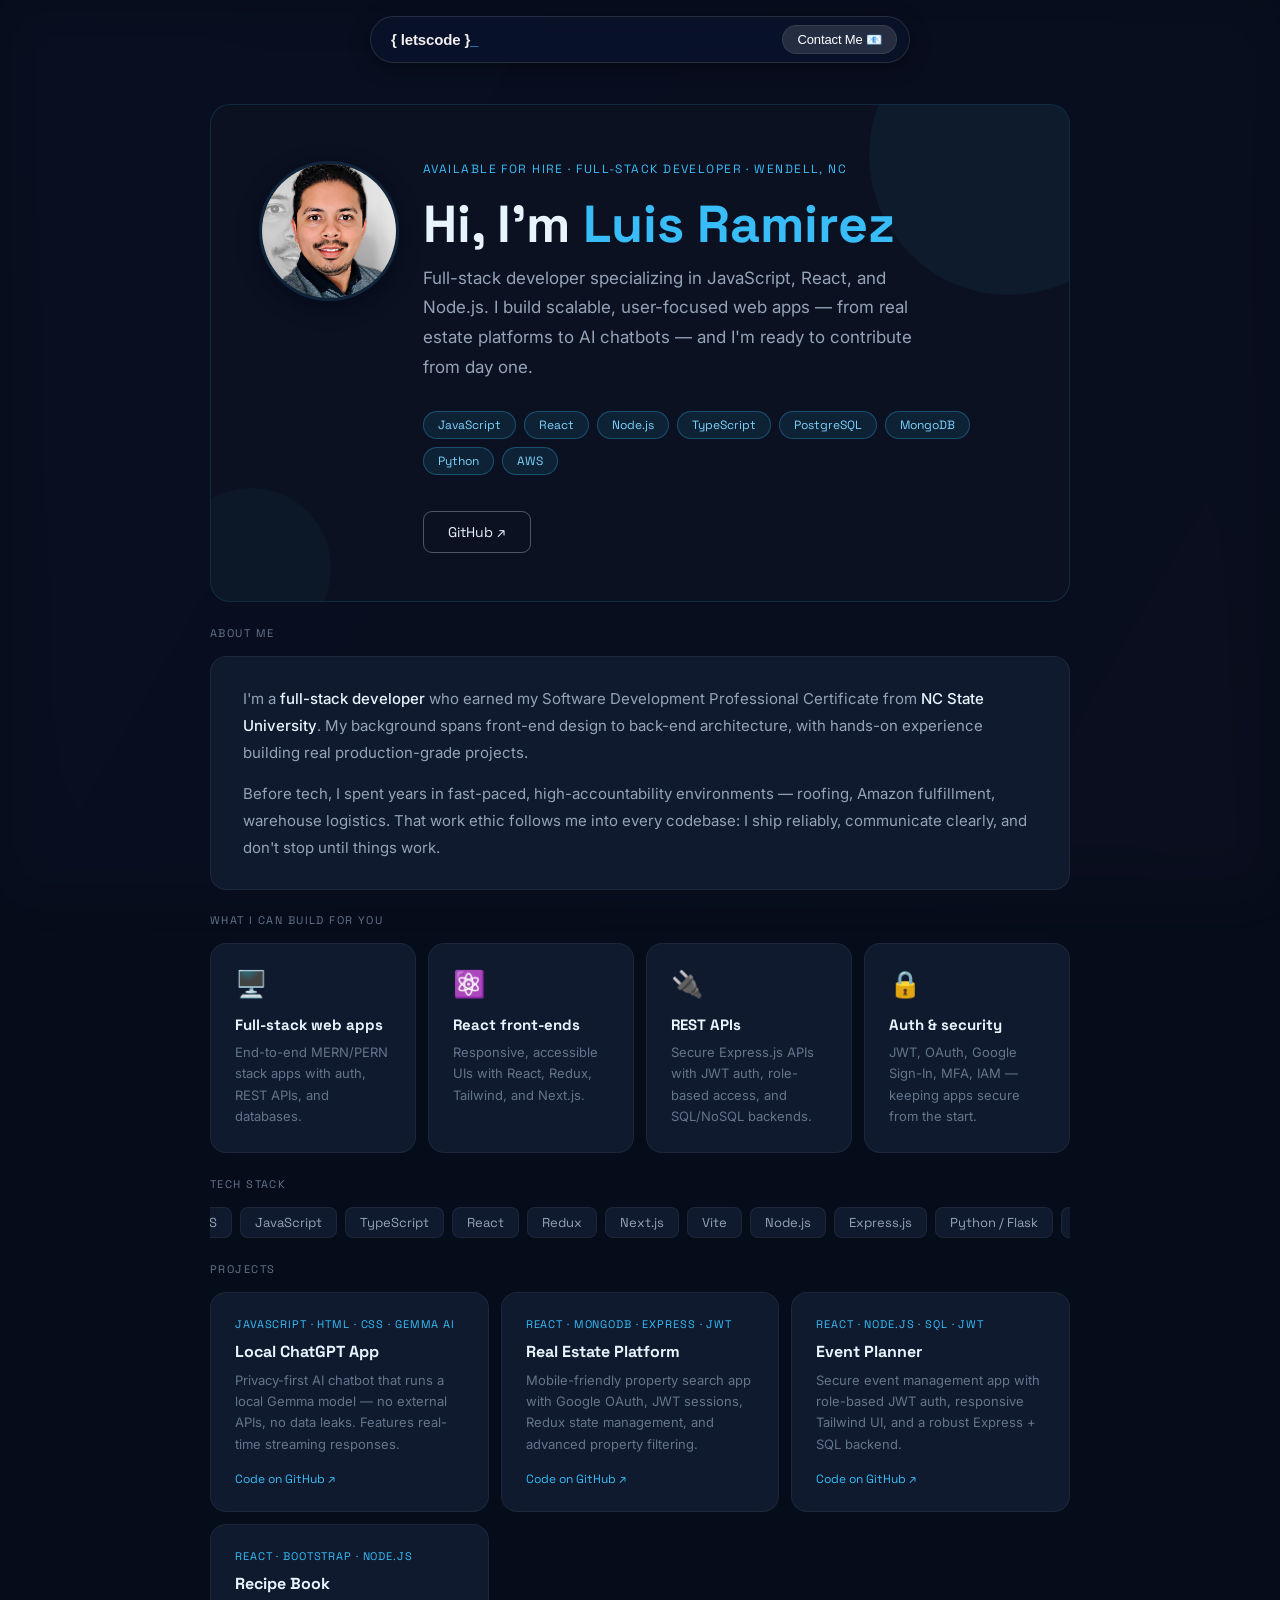
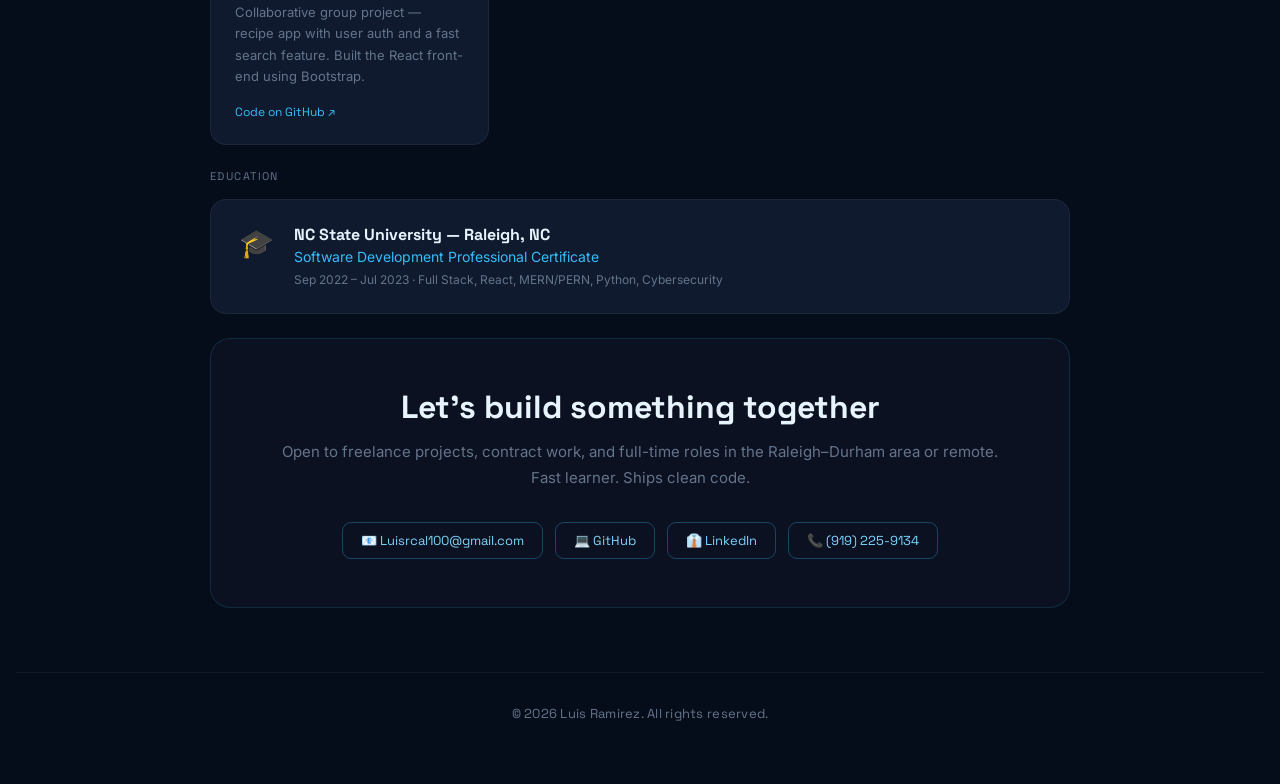
==== commit 6b0c8767: "html fixed" ====
--- a/index.html
+++ b/index.html
@@ -34,7 +34,6 @@
       </div>
     </header>
 
-    <!-- PAGE LOADER -->
     <div id="page-loader" aria-hidden="true">
       <div class="loader-inner">
         <div class="spinner" role="img" aria-label="Loading"></div>
@@ -42,7 +41,6 @@
     </div>
 
     <main class="page">
-      <!-- HERO -->
       <section class="hero">
         <img class="hero-avatar" src="IMG_E2539.JPG" alt="Luis Ramirez" />
         <div class="hero-content">
@@ -76,7 +74,6 @@
         </div>
       </section>
 
-      <!-- ABOUT -->
       <section class="section reveal">
         <p class="section-label">About me</p>
         <div class="about-card">
@@ -96,7 +93,6 @@
         </div>
       </section>
 
-      <!-- SERVICES -->
       <section class="section reveal">
         <p class="section-label">What I can build for you</p>
         <div class="services-grid">
@@ -135,7 +131,6 @@
         </div>
       </section>
 
-      <!-- TECH STACK -->
       <section class="section reveal">
         <p class="section-label">Tech stack</p>
         <div class="skills-row">
@@ -164,11 +159,9 @@
         </div>
       </section>
 
-      <!-- PROJECTS -->
       <section class="section reveal">
         <p class="section-label">Projects</p>
         <div class="projects-grid">
-          <!-- Project 1 -->
           <div class="proj-card">
             <p class="proj-lang">JavaScript · HTML · CSS · Gemma AI</p>
             <h3 class="proj-title">Local ChatGPT App</h3>
@@ -185,7 +178,6 @@
               >Code on GitHub ↗</a
             >
           </div>
-          <!-- Project 2 -->
           <div class="proj-card">
             <p class="proj-lang">React · MongoDB · Express · JWT</p>
             <h3 class="proj-title">Real Estate Platform</h3>
@@ -201,7 +193,6 @@
               >Code on GitHub ↗</a
             >
           </div>
-          <!-- Project 3 -->
           <div class="proj-card">
             <p class="proj-lang">React · Node.js · SQL · JWT</p>
             <h3 class="proj-title">Event Planner</h3>
@@ -217,7 +208,6 @@
               >Code on GitHub ↗</a
             >
           </div>
-          <!-- Project 4 -->
           <div class="proj-card">
             <p class="proj-lang">React · Bootstrap · Node.js</p>
             <h3 class="proj-title">Recipe Book</h3>
@@ -236,7 +226,6 @@
         </div>
       </section>
 
-      <!-- EDUCATION -->
       <section class="section reveal">
         <p class="section-label">Education</p>
         <div class="edu-card">
@@ -254,7 +243,6 @@
         </div>
       </section>
 
-      <!-- CONTACT CTA -->
       <section id="contact" class="cta-section reveal">
         <h2>Let's build something together</h2>
         <p>
@@ -284,12 +272,6 @@
       </section>
     </main>
 
-    <!-- BACK TO TOP BUTTON -->
-    <button id="back-to-top" aria-label="Back to top" title="Back to top">
-      ↑
-    </button>
-
-    <script src="animations.js" defer></script>
     <footer class="page-footer">
       <div class="footer-inner">
         <p>
@@ -302,5 +284,7 @@
     <button id="back-to-top" aria-label="Back to top" title="Back to top">
       ↑
     </button>
+
+    <script src="animations.js" defer></script>
   </body>
 </html>
--- a/style.css
+++ b/style.css
@@ -1,4 +1,8 @@
 /* ── RESET & BASE ── */
+html {
+  scroll-behavior: smooth;
+}
+
 *, *::before, *::after {
   box-sizing: border-box;
   margin: 0;
@@ -10,7 +14,7 @@
   background: #060d1a;
   color: #e8f4fd;
   min-height: 100vh;
-  padding: 6.5rem 1rem 2rem; /* Clearance for the floating iOS navbar */
+  padding: 6.5rem 1rem 2rem;
   position: relative;
 }
 
@@ -38,28 +42,27 @@
   z-index: 1;
 }
 
-/* ── iOS GLASS BUBBLE NAVBAR ── */
+/* ==========================================================================
+   ── iOS GLASS BUBBLE NAVBAR
+   ========================================================================== */
 .floating-header {
   position: fixed;
   top: 1rem;
   left: 50%;
   transform: translateX(-50%);
   width: calc(100% - 1.5rem);
-  max-width: 540px; /* Traditional compact Apple capsule width */
-  z-index: 1000;
+  max-width: 540px; 
+  z-index: 10000;
   padding: 0.5rem 0.75rem 0.5rem 1.25rem;
   
-  /* Apple Glassmorphism Architecture */
-  background: rgba(15, 23, 42, 0.35);
+  background: rgba(15, 23, 42, 0.45);
   backdrop-filter: blur(20px) saturate(190%);
   -webkit-backdrop-filter: blur(20px) saturate(190%);
   
   border-radius: 99px;
-  border: 1px solid rgba(255, 255, 255, 0.08); /* Light specular edge */
-  box-shadow: 0 1px 2px rgba(0, 0, 0, 0.05), 
-              0 10px 30px rgba(0, 0, 0, 0.35);
+  border: 1px solid rgba(255, 255, 255, 0.12); 
+  box-shadow: 0 4px 20px rgba(0, 0, 0, 0.4);
               
-  /* Apple Elastic Ease Transition */
   transition: max-width 0.4s cubic-bezier(0.4, 0, 0.2, 1),
               background-color 0.4s ease,
               border-color 0.4s ease,
@@ -67,9 +70,9 @@
 }
 
 .floating-header.shrink {
-  max-width: 280px; /* Tight visual pill container */
-  background: rgba(15, 23, 42, 0.65);
-  border-color: rgba(255, 255, 255, 0.12);
+  max-width: 280px; 
+  background: rgba(15, 23, 42, 0.75); 
+  border-color: rgba(255, 255, 255, 0.18);
 }
 
 .header-inner {
@@ -80,16 +83,17 @@
 }
 
 .header-logo {
-  font-family: -apple-system, BlinkMacSystemFont, "SF Pro Display", "SF Pro Text", sans-serif;
+  font-family: -apple-system, BlinkMacSystemFont, "SF Pro Display", sans-serif;
   font-size: 15px;
   font-weight: 600;
-  color: #ffffff;
+  color: #f5eeee;
   text-decoration: none;
   letter-spacing: -0.01em;
-  transition: opacity 0.2s ease;
-}
-
-.header-logo:hover { opacity: 0.8; }
+}
+
+.header-nav {
+  display: block; 
+}
 
 .header-btn {
   font-family: -apple-system, BlinkMacSystemFont, "SF Pro Text", sans-serif;
@@ -98,16 +102,16 @@
   letter-spacing: -0.01em;
   color: #ffffff;
   text-decoration: none;
-  background: rgba(255, 255, 255, 0.1); 
-  border: 1px solid rgba(255, 255, 255, 0.05);
+  display: inline-block;
+  background: rgba(255, 255, 255, 0.12); 
+  border: 1px solid rgba(255, 255, 255, 0.08);
   padding: 6px 14px;
   border-radius: 99px;
-  transition: background 0.2s, transform 0.2s cubic-bezier(0.4, 0, 0.2, 1);
+  transition: background 0.2s ease;
 }
 
 .header-btn:hover {
-  background: rgba(255, 255, 255, 0.18);
-  transform: scale(0.98);
+  background: rgba(255, 255, 255, 0.2);
 }
 
 /* ── HERO ── */
@@ -442,6 +446,29 @@
 .contact-link:hover {
   background: rgba(56, 189, 248, 0.08);
   border-color: #38bdf8;
+}
+
+/* ── COPYRIGHT FOOTER ── */
+.page-footer {
+  width: 100%;
+  padding: 2rem 1rem;
+  margin-top: 4rem;
+  border-top: 1px solid rgba(255, 255, 255, 0.05);
+  position: relative;
+  z-index: 1;
+}
+
+.footer-inner {
+  max-width: 860px;
+  margin: 0 auto;
+  text-align: center;
+}
+
+.page-footer p {
+  font-family: 'Space Grotesk', sans-serif;
+  font-size: 13px;
+  color: #64748b;
+  letter-spacing: 0.02em;
 }
 
 /* ── PAGE LOADER & REVEAL ── */
@@ -539,6 +566,7 @@
   .cta-section { padding: 1.75rem 1rem; }
   .cta-section h2 { font-size: 22px; }
   
+  .page-footer { padding: 1.5rem 0.75rem; margin-top: 2rem; }
   #back-to-top { bottom: 1.25rem; right: 1.25rem; width: 38px; height: 38px; font-size: 16px; }
 }
 
@@ -554,34 +582,4 @@
   .reveal { opacity: 1 !important; transform: none !important; }
   .spinner { animation: none !important; }
   body::before { filter: none; opacity: 0.045; }
-}
-
-/* ── COPYRIGHT FOOTER ── */
-.page-footer {
-  width: 100%;
-  padding: 2rem 1rem;
-  margin-top: 4rem;
-  border-top: 1px solid rgba(255, 255, 255, 0.05);
-  position: relative;
-  z-index: 1;
-}
-
-.footer-inner {
-  max-width: 860px;
-  margin: 0 auto;
-  text-align: center;
-}
-
-.page-footer p {
-  font-family: 'Space Grotesk', sans-serif;
-  font-size: 13px;
-  color: #64748b;
-  letter-spacing: 0.02em;
-}
-
-@media (max-width: 600px) {
-  .page-footer {
-    padding: 1.5rem 0.75rem;
-    margin-top: 2rem;
-  }
 }
